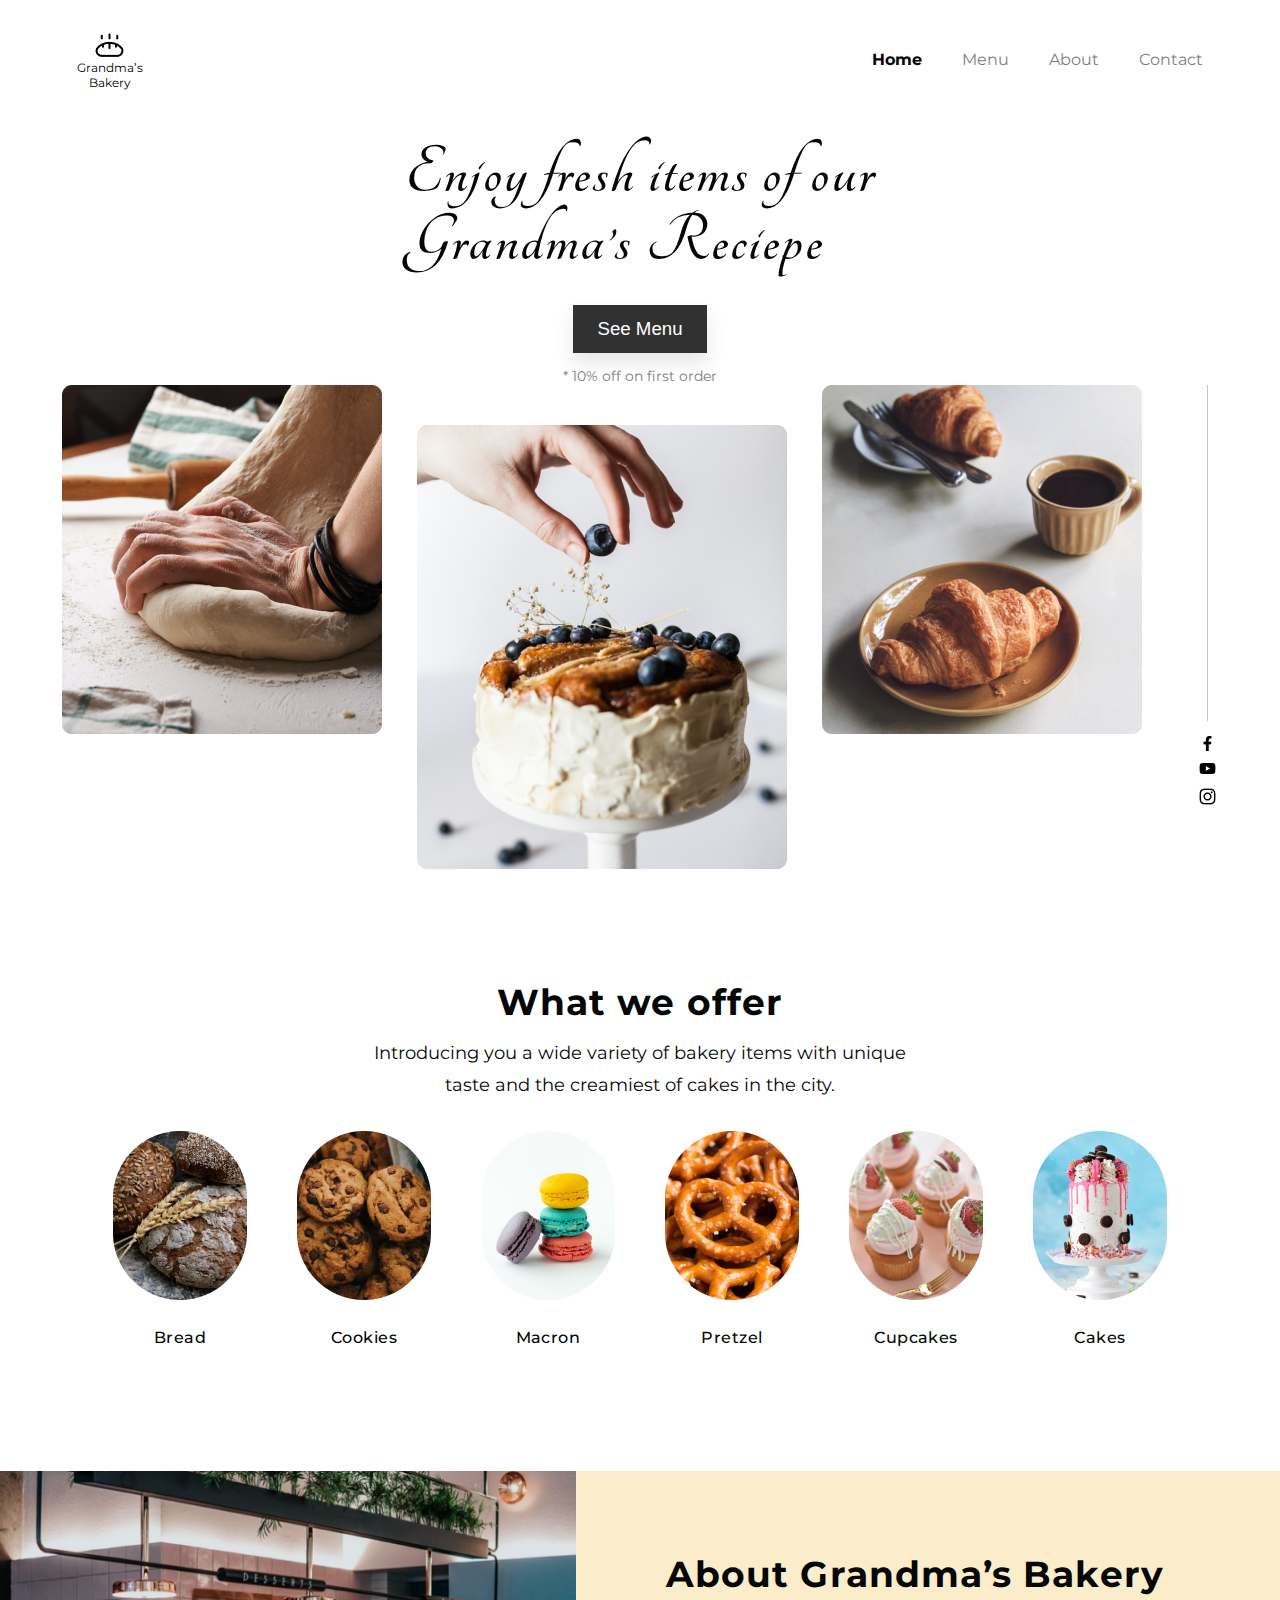
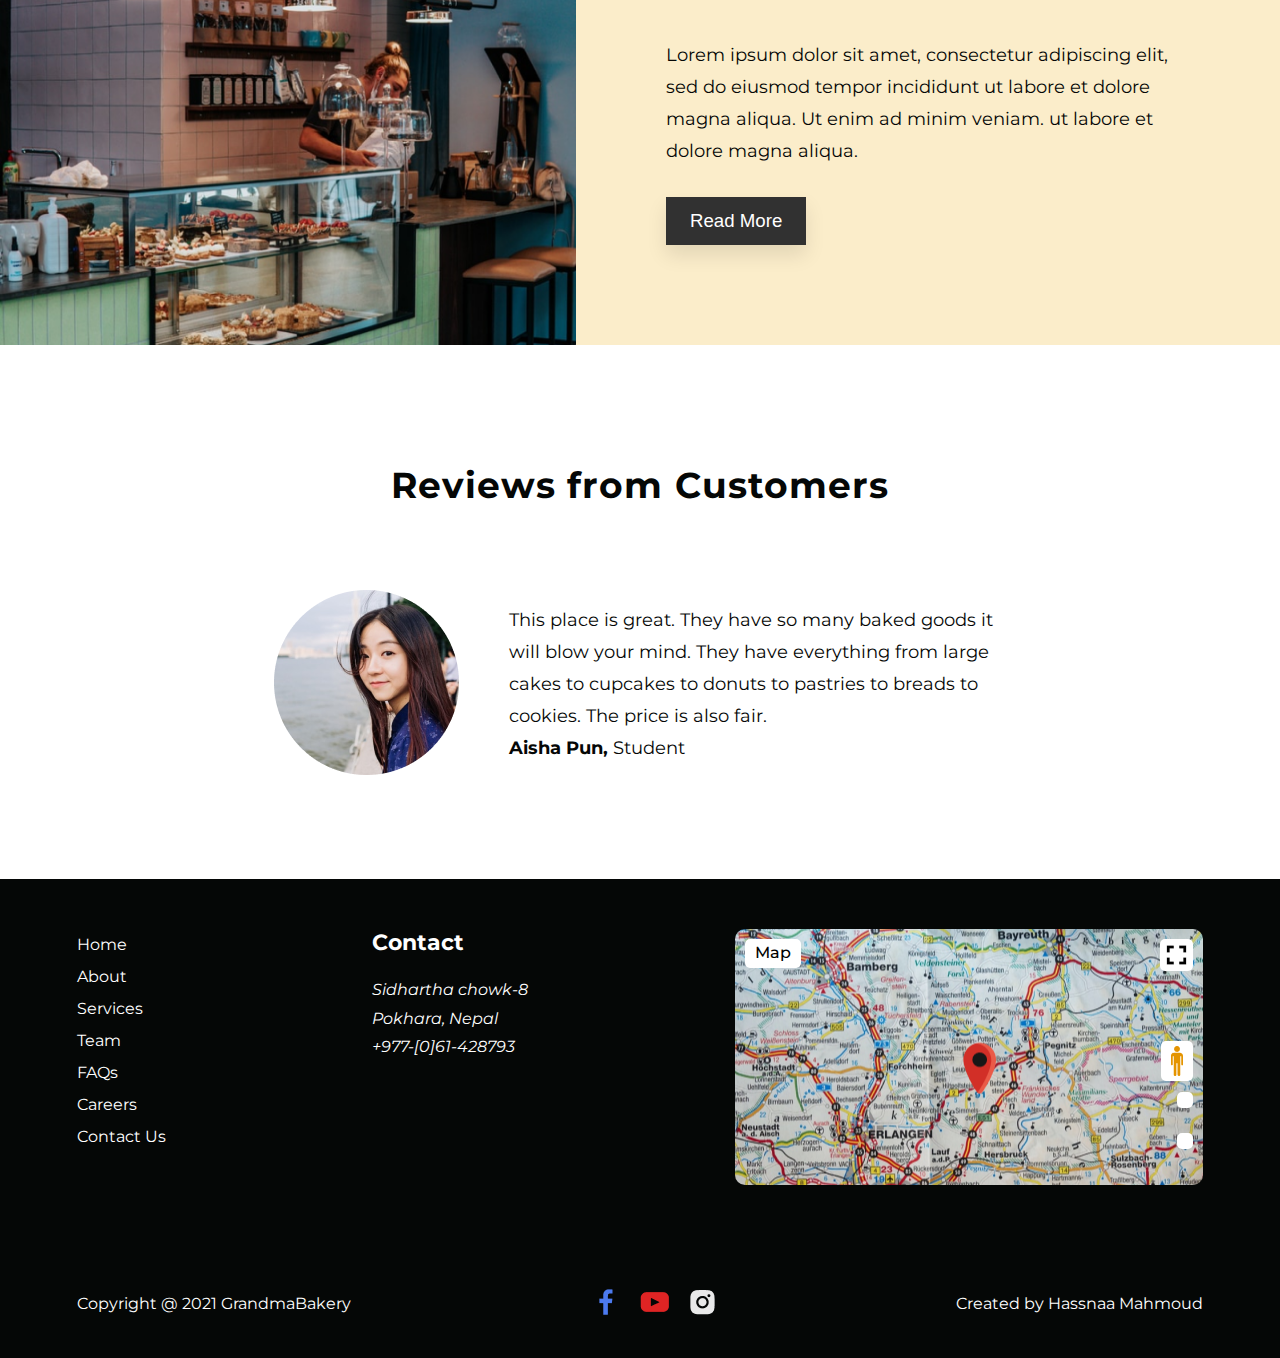
==== Bakery.html @ 17ae8607 "projects 3" ====
<!DOCTYPE html>
<html lang="en">
  <head>
    <!-- Meta Tags -->
    <meta charset="UTF-8" />
    <meta http-equiv="X-UA-Compatible" content="IE=edge" />
    <meta name="viewport" content="width=device-width, initial-scale=1.0" />
    <meta
      name="description"
      content="Experience the warm, homemade flavors of Grandma’s Bakery. Freshly baked bread, cookies, and cakes made with love, just like Grandma used to make. Visit us for a taste of tradition"
    />

    <!-- Fontawesome CDN -->
    <link
      rel="stylesheet"
      href="https://cdnjs.cloudflare.com/ajax/libs/font-awesome/6.6.0/css/all.min.css"
      integrity="sha512-Kc323vGBEqzTmouAECnVceyQqyqdsSiqLQISBL29aUW4U/M7pSPA/gEUZQqv1cwx4OnYxTxve5UMg5GT6L4JJg=="
      crossorigin="anonymous"
      referrerpolicy="no-referrer"
    />

    <!-- CSS Files Links -->
    <link rel="stylesheet" href="./styles/global.css" />
    <link rel="stylesheet" href="./styles/Bakery.css" />

    <!-- Add Icon Link -->
    <link
      rel="icon"
      href="./imges/icon-park-outline_bread.png"
      type="image/x-icon"
    />

    <!-- Title -->
    <title>Grandma’s Bakery</title>
  </head>
  <body>
    <!-- Nav -->
    <nav>
      <div class="container">
        <div class="logo">
          <img
            src="./imges/icon-park-outline_bread.png"
            alt="Grandma’s Bakery icon-park-outline_bread"
          />
          <small
            >Grandma’s <br />
            Bakery</small
          >
        </div>
        <i class="fa-solid fa-bars" id="icon-menu"></i>
        <ul id="desktop-menu">
          <li><a href="#" class="active">Home</a></li>
          <li>
            <a href="#menu">Menu</a>
          </li>
          <li><a href="#about">About</a></li>
          <li><a href="#contact">Contact</a></li>
        </ul>
      </div>
    </nav>
    <div id="mobile-container">
      <i class="fa-solid fa-xmark" id="mobile-close"></i>
      <ul id="mobile-menu">
        <li><a href="#" class="active">Home</a></li>
        <li>
          <a href="#menu">Menu</a>
        </li>
        <li><a href="#about">About</a></li>
        <li><a href="#contact">Contact</a></li>
      </ul>
    </div>
    <!-- Header -->
    <header id="menu">
      <div class="container">
        <div class="content">
          <h1>
            Enjoy fresh items of our <br />
            Grandma’s Reciepe
          </h1>
          <button>See Menu</button>
          <p>* 10% off on first order</p>
        </div>
        <div class="photos">
          <img src="./imges/sweet1.png" alt="menu 1" />
          <img src="./imges/sweet2.png" alt="menu 2" class="menu2" />
          <img src="./imges/sweet3.png" alt="menu 3" />
          <div class="social-line">
            <img src="./imges/Line 3.png" alt="line" class="line" />
            <img src="./imges/social2.png" alt="social" class="social" />
          </div>
        </div>
      </div>
    </header>
    <!-- Main -->
    <main>
      <div class="container">
        <h2>What we offer</h2>
        <p>
          Introducing you a wide variety of bakery items with unique <br />
          taste and the creamiest of cakes in the city.
        </p>
        <div class="menu">
          <div>
            <img src="./imges/offer1.png" alt="Bread" />
            <h3>Bread</h3>
          </div>
          <div>
            <img src="./imges/offer2.png" alt="Cookies" />
            <h3>Cookies</h3>
          </div>
          <div>
            <img src="./imges/offer3.png" alt="Macron" />
            <h3>Macron</h3>
          </div>
          <div>
            <img src="./imges/offer4.png" alt="Pretzel" />
            <h3>Pretzel</h3>
          </div>
          <div>
            <img src="./imges/offer5.png" alt="Cupcakes" />
            <h3>Cupcakes</h3>
          </div>
          <div>
            <img src="./imges/offer6.png" alt="Cakes" />
            <h3>Cakes</h3>
          </div>
        </div>
      </div>
    </main>
    <!-- About -->
    <section class="family" id="about">
      <div class="content">
        <div class="left">
          <img src="./imges/bakery.png" alt="About Grandma’s Bakery" />
        </div>
        <div class="right">
          <h2>About Grandma’s Bakery</h2>
          <p>
            Lorem ipsum dolor sit amet, consectetur adipiscing elit, sed do
            eiusmod tempor incididunt ut labore et dolore magna aliqua. Ut enim
            ad minim veniam. ut labore et dolore magna aliqua.
          </p>
          <button>Read More</button>
        </div>
      </div>
    </section>
    <!-- Reviews -->
    <section class="reviews">
      <div class="container">
        <h2>Reviews from Customers</h2>
        <div class="content">
          <div class="img">
            <img src="./imges/customer.png" alt="Customer" />
          </div>
          <div>
            <p>
              This place is great. They have so many baked goods it will blow
              your mind. They have everything from large cakes to cupcakes to
              donuts to pastries to breads to cookies. The price is also fair.
            </p>
            <p><span>Aisha Pun,</span> Student</p>
          </div>
        </div>
      </div>
    </section>
    <!-- Footer -->
    <footer id="contact">
      <div class="container">
        <ul>
          <li><a href="#">Home</a></li>
          <li><a href="#about">About</a></li>
          <li><a href="#services">Services</a></li>
          <li><a href="#trainers">Team</a></li>
          <li><a href="#faculity">FAQs</a></li>
          <li><a href="#trainers">Careers</a></li>
          <li><a href="#contact">Contact Us</a></li>
        </ul>
        <div class="contact">
          <h3>Contact</h3>
          <address>
            Sidhartha chowk-8 <br />Pokhara, Nepal <br />+977-[0]61-428793
          </address>
        </div>
        <div class="mapbox">
          <h4>Map</h4>
          <img src="./imges/map.png" alt="map" class="square" />
          <img
            src="./imges/openmoji_location-indicator-red.png"
            alt="location"
            class="location"
          />
          <img src="./imges/Vector.png" alt="Vector" class="vector" />
          <i class="fa-solid fa-plus"></i>
          <i class="fa-solid fa-minus"></i>
        </div>
      </div>
      <div class="container">
        <p>Copyright @ 2021 GrandmaBakery</p>
        <div class="social">
          <img src="./imges/social.png" alt="social" />
        </div>
        <p>
          Created by
          <a href="https://github.com/HASSNAAM" target="_blank"
            >Hassnaa Mahmoud</a
          >
        </p>
      </div>
    </footer>

    <noscript>Your browser don't support JavaScript!</noscript>
    <script src="./logic/global.js"></script>
    <script src="./logic/Bakery.js"></script>
  </body>
</html>
---- styles/global.css ----
/* Global */
* {
  padding: 0;
  margin: 0;
  box-sizing: border-box;
}
html {
  scroll-behavior: smooth;
  overflow-x: hidden !important;
}
body {
  overflow-x: hidden;
}
.container {
  width: 85%;
  margin: 0 auto;
}
ul {
  list-style: none;
}
a {
  text-decoration: none;
  transition: all 0.3s ease-in-out;
  -webkit-transition: all 0.3s ease-in-out;
  -moz-transition: all 0.3s ease-in-out;
  -ms-transition: all 0.3s ease-in-out;
  -o-transition: all 0.3s ease-in-out;
}
i {
  cursor: pointer;
  transition: all 0.2s ease-in-out;
  -webkit-transition: all 0.2s ease-in-out;
  -moz-transition: all 0.2s ease-in-out;
  -ms-transition: all 0.2s ease-in-out;
  -o-transition: all 0.2s ease-in-out;
}
button {
  outline: none;
  border: none;
  box-shadow: 0px 10px 20px 0px #0000001a;
  cursor: pointer;
  transition: all 0.3s ease-in-out;
  -webkit-transition: all 0.3s ease-in-out;
  -moz-transition: all 0.3s ease-in-out;
  -ms-transition: all 0.3s ease-in-out;
  -o-transition: all 0.3s ease-in-out;
}
img {
  cursor: pointer;
  transition: opacity 0.2s ease-in-out;
}
@keyframes flash {
  0% {
    opacity: 1;
  }
  50% {
    opacity: 0.7;
  }
  100% {
    opacity: 1;
  }
}
img:hover {
  animation: flash 1s infinite;
  -webkit-animation: flash 1s infinite;
}
.error-message {
  color: red;
  font-size: 12px;
  line-height: 1.1;
  text-align: center;
}
/* Nav */
nav .container {
  display: flex;
  justify-content: space-between;
  align-items: center;
}
nav .logo {
  display: flex;
  flex-direction: column;
  align-items: center;
  justify-content: center;
}
nav ul {
  display: flex;
  justify-content: center;
  align-items: center;
  gap: 40px;
}
/* Family */
.family .content {
  display: flex;
}
.family .left {
  width: 45%;
}
.family .left img {
  height: 100%;
  width: 100%;
}
.family .right {
  padding: 50px;
  flex: 1;
}
/* Footer */
footer .container {
  display: flex;
  justify-content: space-between;
}
footer ul li,
footer p {
  font-size: 16px;
  font-weight: 400;
  line-height: 2;
  color: var(--white);
}
footer ul li a {
  color: var(--white);
}
.contact h3 {
  font-size: 22px;
  color: var(--white);
  margin-bottom: 20px;
}
address {
  font-size: 16px;
  font-weight: 400;
  line-height: 1.8;
  color: var(--white);
}
.mapbox {
  height: 256px;
  width: 468px;
  border-radius: 10px;
  -webkit-border-radius: 10px;
  -moz-border-radius: 10px;
  -ms-border-radius: 10px;
  -o-border-radius: 10px;
  background-image: url(../imges/mainmap.png);
  background-position: center center;
  background-size: cover;
  position: relative;
}
.mapbox img,
.mapbox i,
.mapbox h4 {
  position: absolute;
  background-color: var(--white);
  border-radius: 5px;
  -webkit-border-radius: 5px;
  -moz-border-radius: 5px;
  -ms-border-radius: 5px;
  -o-border-radius: 5px;
  margin: 10px;
}
footer .container:has(p) {
  margin-top: 100px;
  margin-bottom: 30px;
  align-items: center;
}
.mapbox img.location {
  left: 50%;
  top: 50%;
  transform: translate(-50%, -50%);
  -webkit-transform: translate(-50%, -50%);
  -moz-transform: translate(-50%, -50%);
  -ms-transform: translate(-50%, -50%);
  -o-transform: translate(-50%, -50%);
  background-color: transparent;
}
.mapbox h4 {
  font-size: 16px;
  font-weight: 500;
  line-height: 1.8;
  padding: 0 10px;
  cursor: pointer;
}
.mapbox .square {
  right: 0;
}
.mapbox .vector {
  right: 0;
  top: 40%;
  padding: 5px 10px;
}
.mapbox i {
  padding: 8px;
  right: 0;
  top: 60%;
  color: #747474;
  cursor: pointer;
}
.mapbox i:nth-of-type(2) {
  top: 76%;
}
/* Responsive */
#icon-menu {
  display: none;
  font-size: 30px;
}
#mobile-container {
  width: 100vw;
  height: 100vh;
  position: fixed;
  top: 0;
  z-index: 10000;
  display: none;
}
#mobile-container i {
  position: absolute;
  right: 20px;
  margin: 100px 20px;
  font-size: 35px;
}
#mobile-menu {
  width: 80%;
  height: 100%;
  padding: 100px;
}
@media screen and (max-width: 821px) {
  .container {
    width: 92%;
  }
  #desktop-menu {
    display: none;
  }
  #icon-menu {
    display: block;
  }
  .family .right {
    padding: 15px;
    text-align: center;
  }
}
@media screen and (max-width: 767px) {
  .family .content {
    flex-wrap: wrap;
    height: fit-content !important;
  }
  .family .left {
    width: 100%;
  }
  footer .container {
    flex-wrap: wrap;
  }
  footer ul {
    margin-bottom: 20px;
  }
  footer .container:nth-of-type(2) {
    justify-content: center;
    margin-top: 50px;
  }
}
/* Index */
header:has(main) {
  min-height: 100vh;
  display: flex;
  align-items: center;
  justify-content: center;
  flex-direction: column;
  gap: 50px;
}
header main a {
  color: #ff69b4;
  display: inline-block;
  width: 200px;
  height: 200px;
  margin: 10px;
  text-align: center;
  line-height: 100px;
  text-decoration: none;
  font-weight: bold;
  border: 5px solid transparent;
  background-size: cover;
  background-position: center;
  border-radius: 50%;
  transition: transform 0.3s ease, border-color 0.3s ease;
}
header main .link-1 {
  background-image: url("../imges/background.jpg");
}
header main .link-2 {
  background-image: url("../imges/sweet2.png");
}
header main .link-3 {
  background-image: url("../imges/maindog.png");
}
header main .link-4 {
  background-image: url("../imges/coffe.png");
}
header main .link-5 {
  background-image: url("../imges/aloevera.png");
}
header main a:hover {
  transform: scale(1.1);
  border-color: #ff69b4;
  border-radius: 50%;
  box-shadow: 0 0 10px rgba(0, 0, 0, 0.5);
}
header main a:hover:before,
header main a:hover:after {
  content: "";
  position: absolute;
  width: 20px;
  height: 20px;
  border-radius: 50%;
  background-color: #ff69b4;
  top: -10px;
}
header main a:hover:before {
  right: 0;
}
header main a:hover:after {
  left: 0;
}
---- styles/Bakery.css ----
/* Font */
@import url("https://fonts.googleapis.com/css2?family=Montserrat:ital,wght@0,100..900;1,100..900&display=swap");
@import url("https://fonts.googleapis.com/css2?family=Montserrat:ital,wght@0,100..900;1,100..900&family=Tangerine:wght@400;700&display=swap");
/* Global */
:root {
  --main-black: #000000;
  --alt-gray: #7e7e7e;
  --white: #ffffff;
  --button: #313131;
  --alt-black: #050706;
}
body {
  font-family: "Montserrat", sans-serif;
}
main,
.reviews {
  margin: 100px 0;
}
h2 {
  font-size: 36px;
  font-weight: 700;
  line-height: 67.5px;
  letter-spacing: 0.03em;
  text-align: center;
  color: var(--alt-black);
}
p {
  font-size: 18px;
  font-weight: 400;
  line-height: 32px;
  text-align: center;
  color: var(--alt-black);
}
button {
  padding: 8px 24px;
  font-size: 18.66px;
  font-weight: 500;
  line-height: 32px;
  color: var(--white);
  margin-bottom: 15px;
  background-color: var(--button);
}
button:hover {
  background-color: var(--white);
  color: var(--button);
}
.container {
  width: 88%;
}
/* Nav */
nav .container {
  padding-top: 30px;
  margin-bottom: 50px;
}
nav .logo small {
  font-size: 12px;
  font-weight: 400;
  line-height: 14.63px;
  text-align: center;
}
nav ul li a,
#mobile-menu a {
  font-size: 16px;
  font-weight: 400;
  line-height: 19.5px;
  color: var(--alt-gray);
  display: block;
}
nav ul li a.active,
nav ul li a:hover,
#mobile-menu a.active,
#mobile-menu a:hover {
  color: var(--main-black);
  font-weight: 700;
}
/* Header */
header .container .content {
  display: flex;
  flex-direction: column;
  justify-content: center;
  align-items: center;
}
h1 {
  font-family: "Tangerine", cursive;
  color: var(--alt-black);
  font-size: 72px;
  font-weight: 700;
  line-height: 67.5px;
  letter-spacing: 0.03em;
  margin-bottom: 30px;
}
header .container .content p {
  font-size: 14px;
  font-weight: 400;
  line-height: 17.07px;
  color: var(--alt-gray);
}
header .photos {
  display: flex;
  align-items: flex-start;
  justify-content: center;
  gap: 35px;
}
header .photos > img:nth-of-type(2) {
  margin-top: 40px;
}
header .photos .social-line {
  display: flex;
  flex-direction: column;
  justify-content: center;
  align-items: center;
  gap: 15px;
  margin-left: 20px;
}
/* Main */
main .menu {
  display: flex;
  align-items: center;
  justify-content: center;
  gap: 50px;
  margin-top: 30px;
  flex-wrap: wrap;
}
main .menu h3 {
  font-size: 16px;
  font-weight: 500;
  line-height: 67.5px;
  letter-spacing: 0.03em;
  text-align: center;
  color: var(--alt-black);
}
/* About */
.family {
  height: 481px;
}
.family .content .right {
  padding: 70px 90px;
  background-color: #fbedca;
}
.family .content .right > * {
  text-align: left !important;
  margin-bottom: 30px;
}
/* Reviews */
.reviews .content {
  display: flex;
  justify-content: center;
  align-items: center;
  gap: 50px;
  width: 65%;
  margin: 0 auto;
  margin-top: 70px;
}
.reviews .content p {
  text-align: left;
}
.reviews .content p span {
  font-weight: 700;
}
/* Footer */
footer {
  background-color: var(--alt-black);
  padding: 50px 0 5px 0;
}
footer p a {
  color: var(--white);
}
footer a:hover {
  color: var(--alt-gray);
}
/* Responsive */
#icon-menu {
  color: var(--alt-black);
}
#mobile-container {
  background-color: #3131317e;
}
#mobile-menu {
  background-color: var(--button);
}
#mobile-menu li {
  margin-bottom: 20px;
}
#mobile-menu a,
#mobile-container i {
  color: var(--white);
}
#mobile-menu a.active,
#mobile-menu a:hover,
#mobile-container i:hover,
#icon-menu:hover {
  color: var(--alt-gray);
}
@media screen and (max-width: 821px) {
  header .photos {
    flex-wrap: wrap;
    margin-top: 30px;
  }
  header .photos .social-line {
    position: absolute;
    right: 30px;
  }
  .reviews .content {
    flex-wrap: wrap;
  }
  .reviews .content p {
    text-align: center;
  }
  .family .content .right {
    padding: 50px;
    height: 450px;
  }
  .family .content .right > * {
    text-align: left !important;
    font-size: 16px;
    margin-bottom: 20px;
  }
}
@media (min-width: 768px) and (max-width: 821px) {
  .family {
    height: 450px;
    overflow: hidden;
  }
  .family .left {
    width: 40%;
  }
}
@media screen and (max-width: 767px) {
  h1 {
    text-align: center;
  }
  .family {
    height: fit-content !important;
  }
  .family .content .right > * {
    text-align: center !important;
  }
  .reviews .content {
    width: 85%;
  }
}
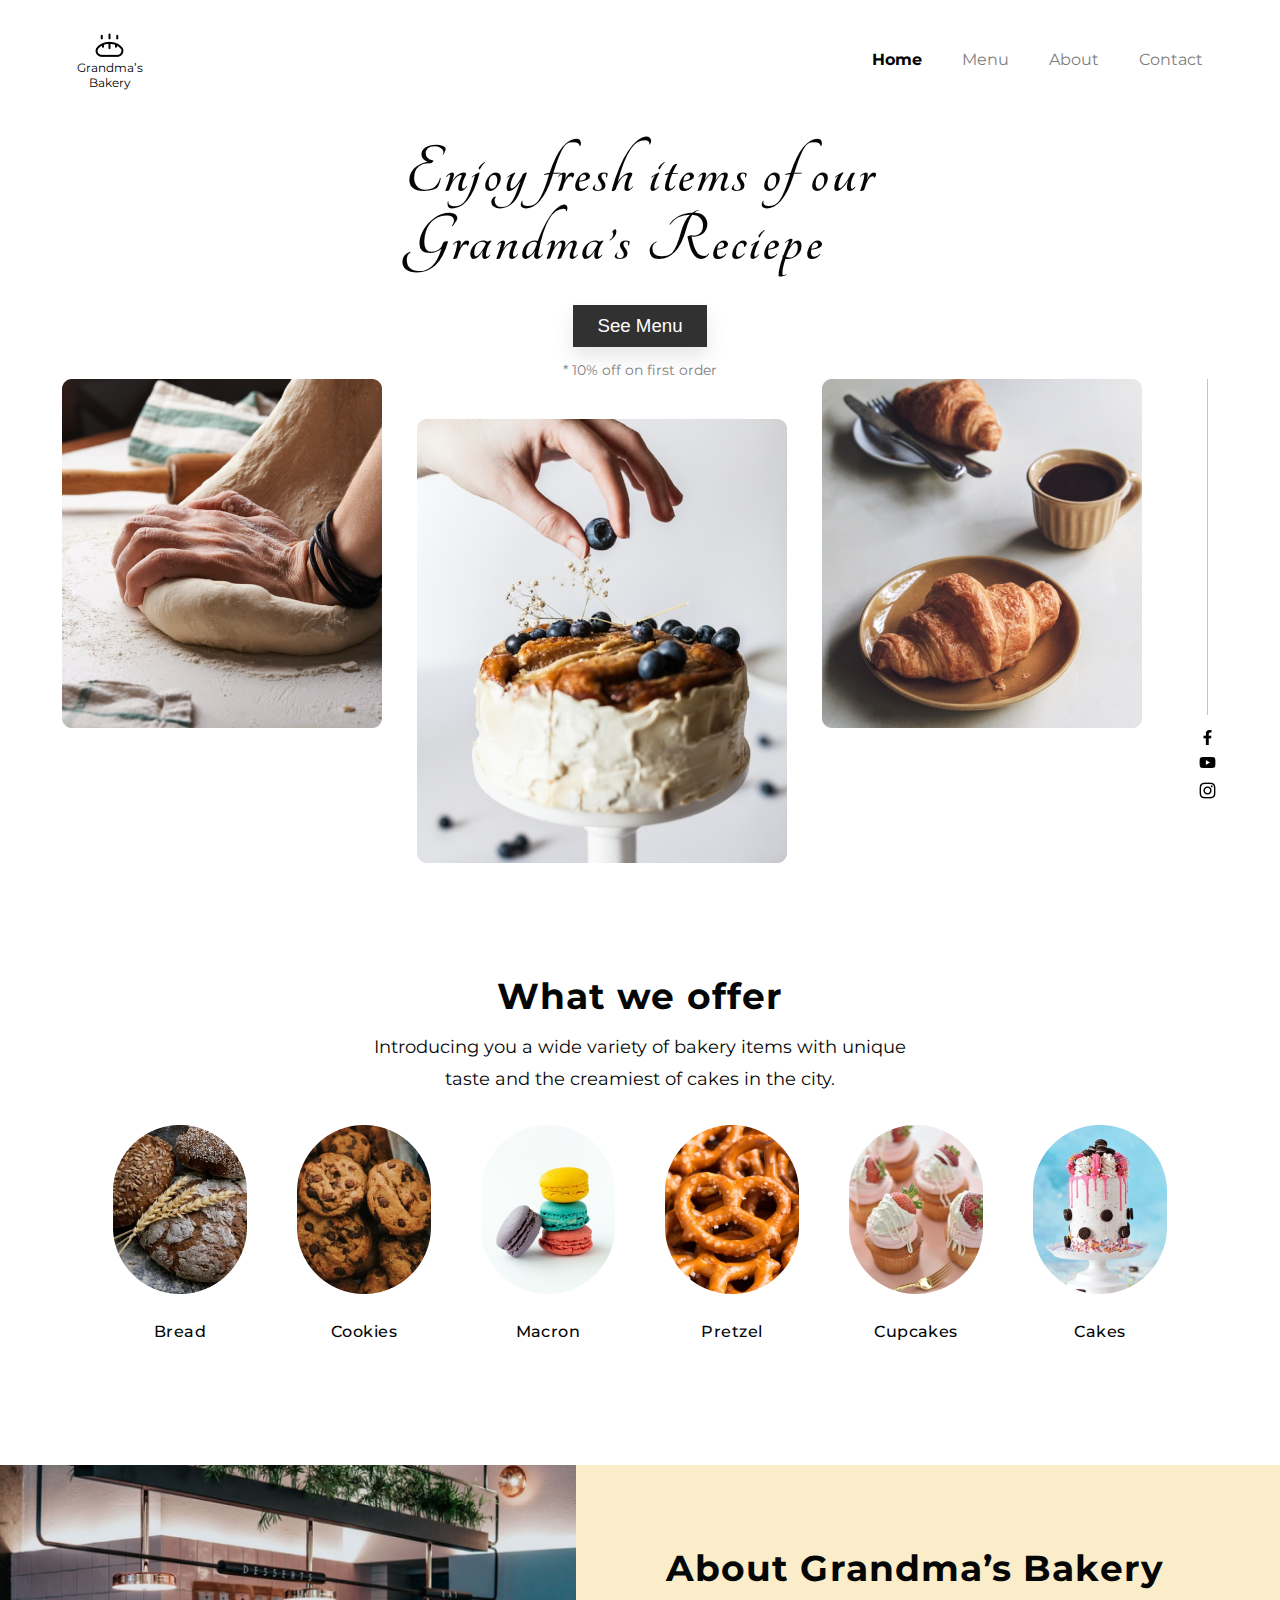
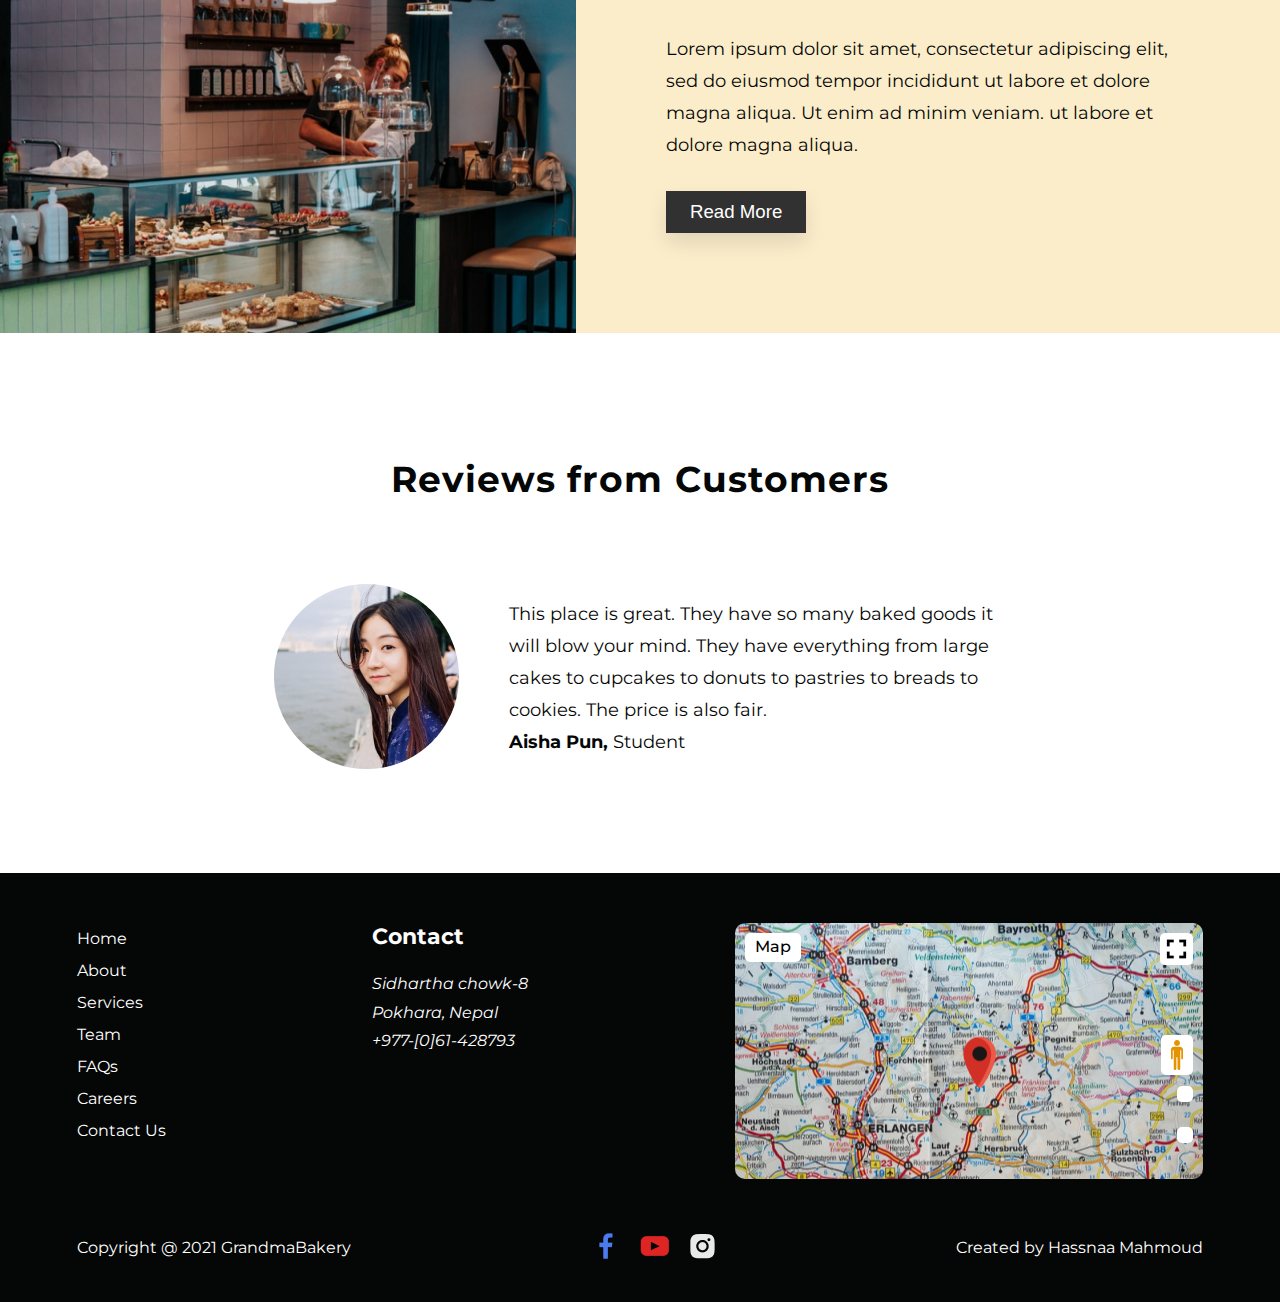
==== commit a1613344: "Edit Styles" ====
--- a/Bakery.html
+++ b/Bakery.html
@@ -36,8 +36,8 @@
   <body>
     <!-- Nav -->
     <nav>
-      <div class="container">
-        <div class="logo">
+      <div class="container flex-between">
+        <div class="logo flex-column">
           <img
             src="./imges/icon-park-outline_bread.png"
             alt="Grandma’s Bakery icon-park-outline_bread"
@@ -48,7 +48,7 @@
           >
         </div>
         <i class="fa-solid fa-bars" id="icon-menu"></i>
-        <ul id="desktop-menu">
+        <ul id="desktop-menu" class="flex-center">
           <li><a href="#" class="active">Home</a></li>
           <li>
             <a href="#menu">Menu</a>
@@ -72,7 +72,7 @@
     <!-- Header -->
     <header id="menu">
       <div class="container">
-        <div class="content">
+        <div class="content flex-column">
           <h1>
             Enjoy fresh items of our <br />
             Grandma’s Reciepe
@@ -84,7 +84,7 @@
           <img src="./imges/sweet1.png" alt="menu 1" />
           <img src="./imges/sweet2.png" alt="menu 2" class="menu2" />
           <img src="./imges/sweet3.png" alt="menu 3" />
-          <div class="social-line">
+          <div class="social-line flex-column">
             <img src="./imges/Line 3.png" alt="line" class="line" />
             <img src="./imges/social2.png" alt="social" class="social" />
           </div>
@@ -99,7 +99,7 @@
           Introducing you a wide variety of bakery items with unique <br />
           taste and the creamiest of cakes in the city.
         </p>
-        <div class="menu">
+        <div class="menu flex-center">
           <div>
             <img src="./imges/offer1.png" alt="Bread" />
             <h3>Bread</h3>
@@ -148,7 +148,7 @@
     <section class="reviews">
       <div class="container">
         <h2>Reviews from Customers</h2>
-        <div class="content">
+        <div class="content flex-center">
           <div class="img">
             <img src="./imges/customer.png" alt="Customer" />
           </div>
--- a/styles/global.css
+++ b/styles/global.css
@@ -6,10 +6,26 @@
 }
 html {
   scroll-behavior: smooth;
-  overflow-x: hidden !important;
+  overflow-x: hidden;
 }
 body {
   overflow-x: hidden;
+}
+.flex-center{
+  display: flex;
+  justify-content: center;
+  align-items: center;
+}
+.flex-between{
+  display: flex;
+  justify-content: space-between;
+  align-items: center;
+}
+.flex-column{
+  display: flex;
+  align-items: center;
+  justify-content: center;
+  flex-direction: column;
 }
 .container {
   width: 85%;
@@ -18,7 +34,19 @@
 ul {
   list-style: none;
 }
+h2{
+  font-size: 36px;
+  font-weight: 700;
+  text-align: center;
+}
+p{
+  font-size: 18px;
+  font-weight: 400;
+  line-height: 32px;
+}
 a {
+  font-size: 16px;
+  font-weight: 400;
   text-decoration: none;
   transition: all 0.3s ease-in-out;
   -webkit-transition: all 0.3s ease-in-out;
@@ -35,10 +63,12 @@
   -o-transition: all 0.2s ease-in-out;
 }
 button {
+  font-size: 18.66px;
+  font-weight: 500;
   outline: none;
   border: none;
+  cursor: pointer;
   box-shadow: 0px 10px 20px 0px #0000001a;
-  cursor: pointer;
   transition: all 0.3s ease-in-out;
   -webkit-transition: all 0.3s ease-in-out;
   -moz-transition: all 0.3s ease-in-out;
@@ -71,21 +101,7 @@
   text-align: center;
 }
 /* Nav */
-nav .container {
-  display: flex;
-  justify-content: space-between;
-  align-items: center;
-}
-nav .logo {
-  display: flex;
-  flex-direction: column;
-  align-items: center;
-  justify-content: center;
-}
 nav ul {
-  display: flex;
-  justify-content: center;
-  align-items: center;
   gap: 40px;
 }
 /* Family */
@@ -104,30 +120,28 @@
   flex: 1;
 }
 /* Footer */
+footer{
+  padding: 50px 0 5px 0;
+}
 footer .container {
   display: flex;
   justify-content: space-between;
 }
 footer ul li,
-footer p {
+footer p ,address{
   font-size: 16px;
   font-weight: 400;
   line-height: 2;
-  color: var(--white);
-}
-footer ul li a {
-  color: var(--white);
+}
+footer ul li a,footer p,.contact h3 ,address{
+  color: #ffffff;
 }
 .contact h3 {
   font-size: 22px;
-  color: var(--white);
   margin-bottom: 20px;
 }
 address {
-  font-size: 16px;
-  font-weight: 400;
   line-height: 1.8;
-  color: var(--white);
 }
 .mapbox {
   height: 256px;
@@ -146,7 +160,7 @@
 .mapbox i,
 .mapbox h4 {
   position: absolute;
-  background-color: var(--white);
+  background-color: #ffffff;
   border-radius: 5px;
   -webkit-border-radius: 5px;
   -moz-border-radius: 5px;
@@ -155,7 +169,7 @@
   margin: 10px;
 }
 footer .container:has(p) {
-  margin-top: 100px;
+  margin-top: 50px;
   margin-bottom: 30px;
   align-items: center;
 }
@@ -255,11 +269,10 @@
 /* Index */
 header:has(main) {
   min-height: 100vh;
-  display: flex;
-  align-items: center;
-  justify-content: center;
-  flex-direction: column;
   gap: 50px;
+  text-align: center;
+  font-family:Tahoma;
+  padding: 15px;
 }
 header main a {
   color: #ff69b4;
@@ -269,7 +282,6 @@
   margin: 10px;
   text-align: center;
   line-height: 100px;
-  text-decoration: none;
   font-weight: bold;
   border: 5px solid transparent;
   background-size: cover;
--- a/styles/Bakery.css
+++ b/styles/Bakery.css
@@ -17,25 +17,16 @@
   margin: 100px 0;
 }
 h2 {
-  font-size: 36px;
-  font-weight: 700;
   line-height: 67.5px;
   letter-spacing: 0.03em;
+  color: var(--alt-black);
+}
+p {
+  color: var(--alt-black);
   text-align: center;
-  color: var(--alt-black);
-}
-p {
-  font-size: 18px;
-  font-weight: 400;
-  line-height: 32px;
-  text-align: center;
-  color: var(--alt-black);
 }
 button {
-  padding: 8px 24px;
-  font-size: 18.66px;
-  font-weight: 500;
-  line-height: 32px;
+  padding: 10px 24px;
   color: var(--white);
   margin-bottom: 15px;
   background-color: var(--button);
@@ -60,8 +51,6 @@
 }
 nav ul li a,
 #mobile-menu a {
-  font-size: 16px;
-  font-weight: 400;
   line-height: 19.5px;
   color: var(--alt-gray);
   display: block;
@@ -74,12 +63,6 @@
   font-weight: 700;
 }
 /* Header */
-header .container .content {
-  display: flex;
-  flex-direction: column;
-  justify-content: center;
-  align-items: center;
-}
 h1 {
   font-family: "Tangerine", cursive;
   color: var(--alt-black);
@@ -105,18 +88,11 @@
   margin-top: 40px;
 }
 header .photos .social-line {
-  display: flex;
-  flex-direction: column;
-  justify-content: center;
-  align-items: center;
   gap: 15px;
   margin-left: 20px;
 }
 /* Main */
 main .menu {
-  display: flex;
-  align-items: center;
-  justify-content: center;
   gap: 50px;
   margin-top: 30px;
   flex-wrap: wrap;
@@ -143,9 +119,6 @@
 }
 /* Reviews */
 .reviews .content {
-  display: flex;
-  justify-content: center;
-  align-items: center;
   gap: 50px;
   width: 65%;
   margin: 0 auto;
@@ -160,7 +133,6 @@
 /* Footer */
 footer {
   background-color: var(--alt-black);
-  padding: 50px 0 5px 0;
 }
 footer p a {
   color: var(--white);
@@ -192,6 +164,9 @@
   color: var(--alt-gray);
 }
 @media screen and (max-width: 821px) {
+  main .menu {
+    gap: 30px;
+  }
   header .photos {
     flex-wrap: wrap;
     margin-top: 30px;
@@ -228,6 +203,7 @@
 @media screen and (max-width: 767px) {
   h1 {
     text-align: center;
+    font-size: 55px;
   }
   .family {
     height: fit-content !important;
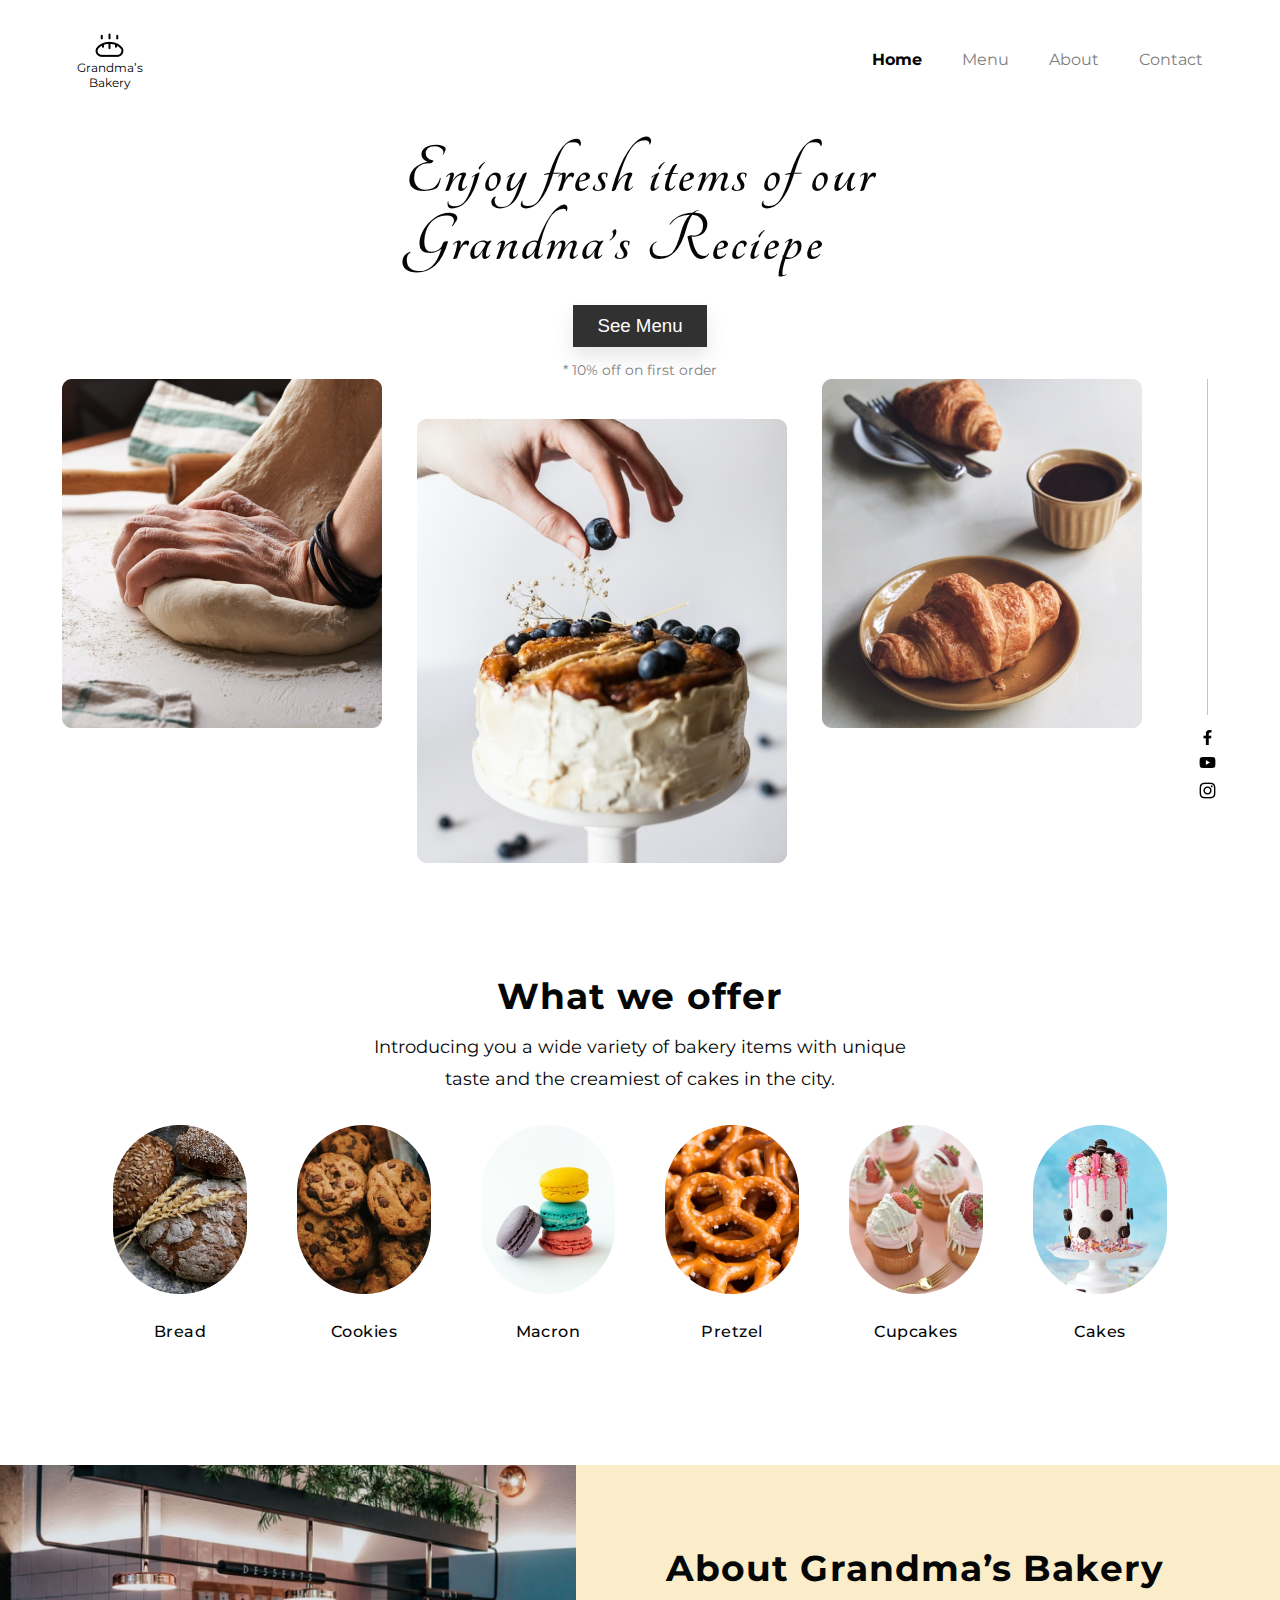
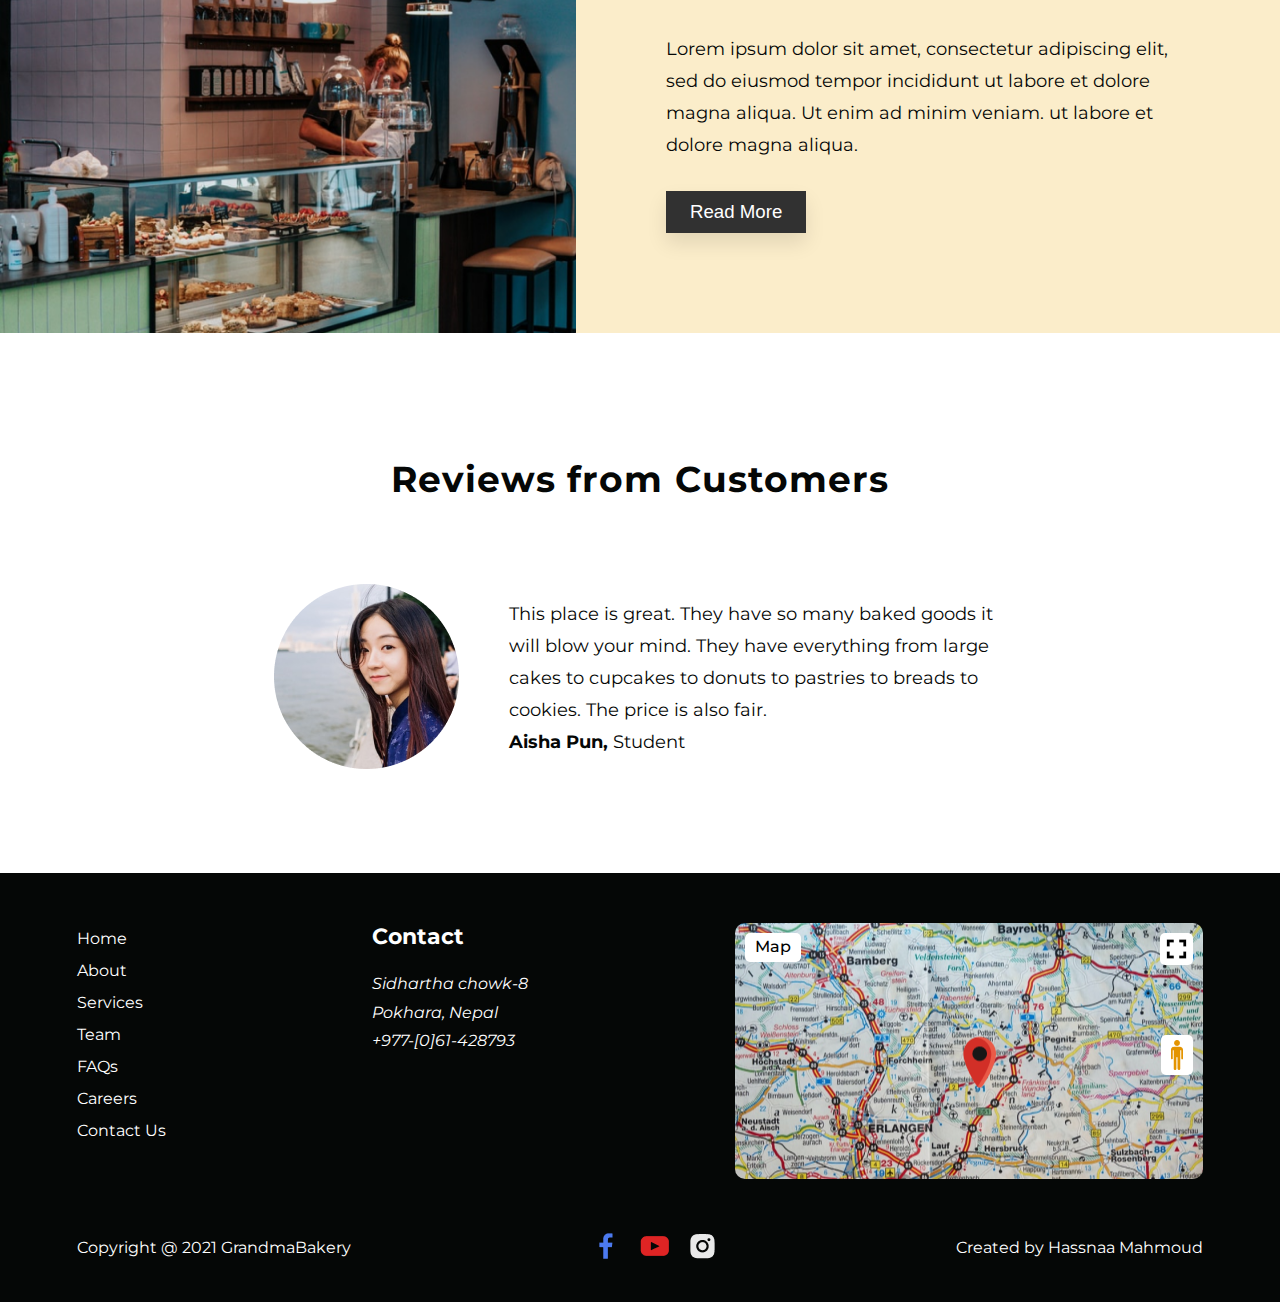
==== commit df57e5fe: "Project 5" ====
--- a/Bakery.html
+++ b/Bakery.html
@@ -190,8 +190,14 @@
             class="location"
           />
           <img src="./imges/Vector.png" alt="Vector" class="vector" />
-          <i class="fa-solid fa-plus"></i>
-          <i class="fa-solid fa-minus"></i>
+          <iframe
+            src="https://www.google.com/maps/embed?pb=!1m18!1m12!1m3!1d3151.835434509374!2d144.9537363156176!3d-37.8172099797517!2m3!1f0!2f0!3f0!3m2!1i1024!2i768!4f13.1!3m3!1m2!1s0x6ad642af0f11fd81%3A0xf577fd0c3c4ef0cb!2sFederation%20Square!5e0!3m2!1sen!2sau!4v1631619645992!5m2!1sen!2sau"
+            width="100%"
+            height="100%"
+            style="border: 0"
+            allowfullscreen=""
+            loading="lazy"
+          ></iframe>
         </div>
       </div>
       <div class="container">
--- a/styles/global.css
+++ b/styles/global.css
@@ -11,17 +11,17 @@
 body {
   overflow-x: hidden;
 }
-.flex-center{
+.flex-center {
   display: flex;
   justify-content: center;
   align-items: center;
 }
-.flex-between{
+.flex-between {
   display: flex;
   justify-content: space-between;
   align-items: center;
 }
-.flex-column{
+.flex-column {
   display: flex;
   align-items: center;
   justify-content: center;
@@ -34,12 +34,12 @@
 ul {
   list-style: none;
 }
-h2{
+h2 {
   font-size: 36px;
   font-weight: 700;
   text-align: center;
 }
-p{
+p {
   font-size: 18px;
   font-weight: 400;
   line-height: 32px;
@@ -95,7 +95,7 @@
   -webkit-animation: flash 1s infinite;
 }
 .error-message {
-  color: red;
+  color: red !important;
   font-size: 12px;
   line-height: 1.1;
   text-align: center;
@@ -120,7 +120,7 @@
   flex: 1;
 }
 /* Footer */
-footer{
+footer {
   padding: 50px 0 5px 0;
 }
 footer .container {
@@ -128,12 +128,16 @@
   justify-content: space-between;
 }
 footer ul li,
-footer p ,address{
+footer p,
+address {
   font-size: 16px;
   font-weight: 400;
   line-height: 2;
 }
-footer ul li a,footer p,.contact h3 ,address{
+footer ul li a,
+footer p,
+.contact h3,
+address {
   color: #ffffff;
 }
 .contact h3 {
@@ -218,7 +222,7 @@
   height: 100vh;
   position: fixed;
   top: 0;
-  z-index: 10000;
+  z-index: 100000000;
   display: none;
 }
 #mobile-container i {
@@ -271,7 +275,7 @@
   min-height: 100vh;
   gap: 50px;
   text-align: center;
-  font-family:Tahoma;
+  font-family: Tahoma;
   padding: 15px;
 }
 header main a {
@@ -326,3 +330,34 @@
 header main a:hover:after {
   left: 0;
 }
+/* Search Overlay Styles */
+.search-overlay {
+  display: none;
+  position: fixed;
+  top: 0;
+  left: 0;
+  width: 100%;
+  height: 100%;
+  background-color: rgba(0, 0, 0, 0.8);
+  z-index: 1000000000000;
+  justify-content: center;
+  align-items: center;
+}
+.search-box {
+  background-color: #fff;
+  padding: 40px;
+  border-radius: 10px;
+  box-shadow: 0 4px 8px rgba(0, 0, 0, 0.1);
+  text-align: center;
+}
+.search-box input {
+  width: 100%;
+  padding: 10px 15px;
+  margin-bottom: 15px;
+  border: 1px solid #9db97f;
+  border-radius: 5px;
+  outline: none;
+}
+.search-box button {
+  margin-right: 10px;
+}
